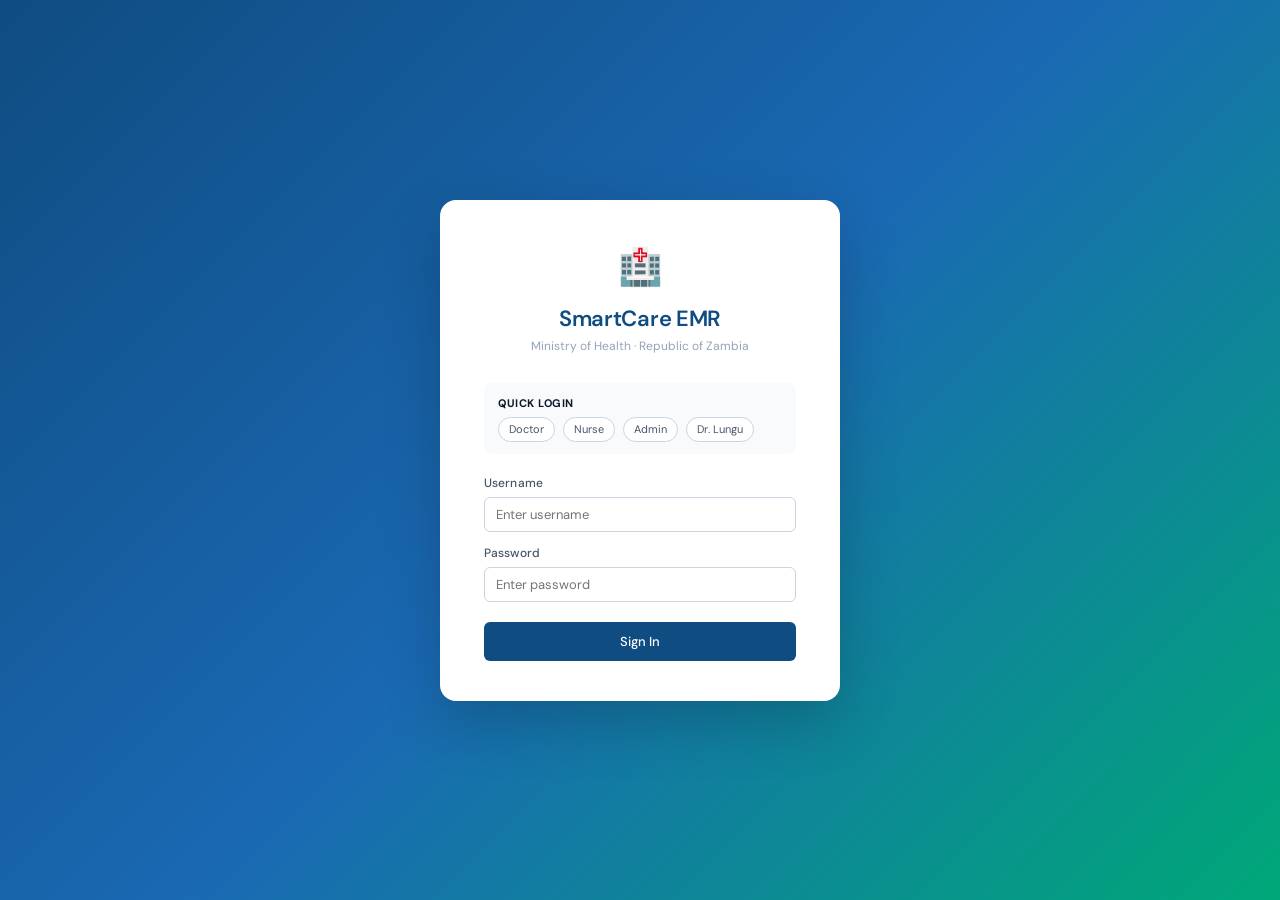
==== static/app.html @ 8b2d3578 "login fixed again" ====
<!DOCTYPE html>
<html lang="en">
<head>
  <meta charset="UTF-8">
  <meta name="viewport" content="width=device-width, initial-scale=1.0">
  <title>SmartCare EMR</title>
  <link href="https://fonts.googleapis.com/css2?family=DM+Sans:opsz,wght@9..40,300;9..40,400;9..40,500;9..40,600&family=DM+Mono:wght@400;500&display=swap" rel="stylesheet">
  <link rel="stylesheet" href="https://cdnjs.cloudflare.com/ajax/libs/font-awesome/6.5.2/css/all.min.css" crossorigin="anonymous" referrerpolicy="no-referrer">
  <link rel="stylesheet" href="/static/css/app.css">
</head>
<body>

  <!-- Sidebar overlay (mobile) -->
  <div class="sidebar-overlay" id="sidebar-overlay" onclick="closeSidebar()"></div>

  <!-- Sidebar -->
  <aside class="sidebar" id="sidebar">
    <div class="sidebar-logo">
      <h1><i class="fa-solid fa-hospital-user"></i> SmartCare</h1>
          <p>EMR System &middot; Zambia</p>
    </div>
    <div class="sidebar-user">
      <div class="user-avatar" id="sidebar-avatar">U</div>
      <div class="user-info">
        <p id="sidebar-name">User</p>
        <span id="sidebar-role">Role</span>
      </div>
    </div>
    <nav id="sidebar-nav" aria-label="Main navigation"></nav>
    <div class="sidebar-footer">
      <button class="logout-btn" onclick="logout()">
        <i class="fa-solid fa-right-from-bracket"></i> Sign Out
      </button>
    </div>
  </aside>

  <!-- Main area -->
  <div class="main">
    <header class="topbar">
      <div class="topbar-left">
        <button class="hamburger" onclick="toggleSidebar()" aria-label="Toggle navigation">
          <i class="fa-solid fa-bars"></i>
        </button>
        <h2 id="page-title">Dashboard</h2>
      </div>

      <!-- Doctor: quick patient search -->
      <div id="qs-wrap" class="qs-wrap" style="display:none">
        <i class="fa-solid fa-magnifying-glass qs-icon"></i>
        <input id="qs-input" type="text" class="qs-input"
               placeholder="Quick patient search…" autocomplete="off"
               oninput="handleQuickSearch(this.value)" onfocus="openQS()">
        <div id="qs-results" class="qs-results"></div>
      </div>

      <!-- Nurse: batch triage button -->
      <div id="triage-btn-wrap" style="display:none">
        <button class="btn btn-accent btn-sm" onclick="startBatchTriage()">
          <i class="fa-solid fa-bolt"></i> Batch Triage
        </button>
      </div>

      <div class="topbar-right">
        <span class="text-sm" id="topbar-facility"></span>
        <span class="text-sm" id="topbar-date"></span>
      </div>
    </header>

    <main class="page" id="page-content" aria-live="polite">
      <div class="loading">
        <i class="fa-solid fa-spinner fa-spin"></i> Loading…
      </div>
    </main>
  </div>

  <!-- Modal -->
  <div class="modal-overlay" id="modal-overlay" role="dialog" aria-modal="true" aria-labelledby="modal-title">
    <div class="modal">
      <div class="modal-header">
        <h3 id="modal-title">Modal</h3>
        <button class="btn btn-ghost btn-sm" onclick="closeModal()" aria-label="Close modal">
          <i class="fa-solid fa-xmark"></i>
        </button>
      </div>
      <div class="modal-body" id="modal-body"></div>
      <div class="modal-footer" id="modal-footer"></div>
    </div>
  </div>

  <!-- Toast -->
  <div class="toast" id="toast" role="status" aria-live="polite"></div>

  <!-- Scripts: auth first (shared state), then role dashboards, then pages -->
  <script src="/static/js/auth.js"></script>
  <script src="/static/js/dashboard.doctor.js"></script>
  <script src="/static/js/dashboard.nurse.js"></script>
  <script src="/static/js/dashboard.admin.js"></script>
  <script src="/static/js/pages.js"></script>
  <script src="/static/js/app.js"></script>

</body>
</html>
---- static/css/app.css ----
/* ── Reset & tokens ── */
*, *::before, *::after { box-sizing: border-box; margin: 0; padding: 0; }

:root {
  --bg:            #f0f4f8;
  --surface:       #fff;
  --surface2:      #f7f9fc;
  --border:        #e2e8f0;
  --border2:       #cbd5e1;
  --primary:       #0f4c81;
  --primary-light: #1a69b3;
  --primary-ghost: #e8f0fb;
  --accent:        #00a878;
  --accent-light:  #e6f7f3;
  --danger:        #dc2626;
  --danger-light:  #fef2f2;
  --warn:          #d97706;
  --warn-light:    #fffbeb;
  --text:          #0f172a;
  --text2:         #475569;
  --text3:         #94a3b8;
  --radius:        10px;
  --radius-sm:     6px;
  --shadow:        0 1px 3px rgba(0,0,0,.08), 0 1px 2px rgba(0,0,0,.05);
  --shadow-md:     0 4px 12px rgba(0,0,0,.1);
  --sidebar-w:     224px;
}

html, body { height: 100%; }
body {
  font-family: 'DM Sans', sans-serif;
  background: var(--bg);
  color: var(--text);
  font-size: 14px;
  line-height: 1.5;
  display: flex;
  flex-direction: row;
  overflow: hidden;
  height: 100vh;
}

/* ── Sidebar overlay (mobile) ── */
.sidebar-overlay { display: none; position: fixed; inset: 0; background: rgba(0,0,0,.45); z-index: 99; }
.sidebar-overlay.open { display: block; }

/* ── Sidebar ── */
.sidebar {
  width: var(--sidebar-w);
  background: var(--primary);
  display: flex;
  flex-direction: column;
  flex-shrink: 0;
  overflow: hidden;
  z-index: 100;
  transition: transform .25s ease;
}
.sidebar-logo { padding: 20px 18px 16px; border-bottom: 1px solid rgba(255,255,255,.1); }
.sidebar-logo h1 { font-size: 16px; font-weight: 600; color: white; letter-spacing: -.2px; }
.sidebar-logo h1 i { margin-right: 6px; }
.sidebar-logo p  { font-size: 11px; color: rgba(255,255,255,.5); margin-top: 2px; }

.sidebar-user { padding: 12px 16px; border-bottom: 1px solid rgba(255,255,255,.1); display: flex; align-items: center; gap: 10px; }
.user-avatar  { width: 34px; height: 34px; border-radius: 50%; background: rgba(255,255,255,.2); display: flex; align-items: center; justify-content: center; font-size: 13px; font-weight: 600; color: white; flex-shrink: 0; }
.user-info p    { font-size: 12px; font-weight: 500; color: white; line-height: 1.3; }
.user-info span { font-size: 10px; color: rgba(255,255,255,.5); text-transform: uppercase; letter-spacing: .4px; }

nav { flex: 1; padding: 8px 0; overflow-y: auto; }
.nav-section { padding: 14px 18px 4px; font-size: 10px; font-weight: 600; text-transform: uppercase; letter-spacing: .6px; color: rgba(255,255,255,.3); }
.nav-item { display: flex; align-items: center; gap: 10px; padding: 11px 18px; cursor: pointer; color: rgba(255,255,255,.65); font-size: 13px; transition: all .15s; border-left: 3px solid transparent; touch-action: manipulation; }
.nav-item:hover  { color: white; background: rgba(255,255,255,.07); }
.nav-item.active { color: white; background: rgba(255,255,255,.13); border-left-color: var(--accent); font-weight: 500; }
.nav-item i { width: 16px; font-size: 14px; text-align: center; flex-shrink: 0; opacity: .8; }
.nav-item.active i { opacity: 1; }

.sidebar-footer { padding: 12px 16px; border-top: 1px solid rgba(255,255,255,.1); }
.logout-btn { width: 100%; padding: 9px; background: rgba(255,255,255,.08); border: 1px solid rgba(255,255,255,.15); border-radius: var(--radius-sm); color: rgba(255,255,255,.7); font-size: 12px; cursor: pointer; font-family: inherit; transition: all .15s; }
.logout-btn:hover { background: rgba(255,255,255,.15); color: white; }

/* ── Main area ── */
.main   { flex: 1; display: flex; flex-direction: column; overflow: hidden; min-width: 0; }
.topbar { background: white; border-bottom: 1px solid var(--border); padding: 0 20px; height: 56px; display: flex; align-items: center; justify-content: space-between; flex-shrink: 0; gap: 12px; }
.topbar-left  { display: flex; align-items: center; gap: 12px; min-width: 0; }
.topbar h2    { font-size: 16px; font-weight: 600; color: var(--text); white-space: nowrap; overflow: hidden; text-overflow: ellipsis; }
.topbar-right { display: flex; align-items: center; gap: 10px; flex-shrink: 0; }
.hamburger    { display: none; background: none; border: none; cursor: pointer; padding: 6px; border-radius: 6px; color: var(--text); flex-shrink: 0; }
.hamburger i  { font-size: 18px; }
.page { flex: 1; overflow-y: auto; padding: 20px; }

/* ── Quick search (doctor topbar) ── */
.qs-wrap   { display: flex; position: relative; flex: 1; max-width: 340px; margin: 0 12px; align-items: center; }
.qs-icon   { position: absolute; left: 11px; color: var(--text3); font-size: 13px; pointer-events: none; }
.qs-input  { width: 100%; padding: 9px 12px 9px 34px; border: 1px solid var(--border2); border-radius: var(--radius-sm); font-size: 13px; font-family: inherit; outline: none; }
.qs-input:focus { border-color: var(--primary-light); box-shadow: 0 0 0 3px rgba(26,105,179,.1); }
.qs-results { display: none; position: absolute; top: calc(100% + 6px); left: 0; right: 0; background: white; border: 1px solid var(--border); border-radius: var(--radius-sm); box-shadow: var(--shadow-md); z-index: 100; max-height: 320px; overflow-y: auto; }
.qsr-item  { display: flex; align-items: center; gap: 10px; padding: 10px 14px; cursor: pointer; border-bottom: 1px solid var(--border); transition: background .1s; }
.qsr-item:last-child { border-bottom: none; }
.qsr-item:hover { background: var(--bg); }
.qsr-avatar { width: 30px; height: 30px; border-radius: 50%; background: var(--primary-ghost); color: var(--primary); display: flex; align-items: center; justify-content: center; font-size: 11px; font-weight: 600; flex-shrink: 0; }
.qsr-body  { flex: 1; min-width: 0; }
.qsr-name  { font-size: 13px; font-weight: 500; color: var(--text); }
.qsr-meta  { font-size: 11px; color: var(--text3); margin-top: 2px; }

/* ── Cards ── */
.card { background: white; border-radius: var(--radius); border: 1px solid var(--border); box-shadow: var(--shadow); }
.card--danger-border { border-left: 3px solid var(--danger); }
.card--warn-border   { border-left: 3px solid var(--warn); }
.card-header { padding: 14px 18px; border-bottom: 1px solid var(--border); display: flex; align-items: center; justify-content: space-between; flex-wrap: wrap; gap: 8px; }
.card-header h3 { font-size: 14px; font-weight: 600; color: var(--text); }
.card-body { padding: 16px 18px; }
.mb-4 { margin-bottom: 16px; }

/* ── Stat cards ── */
.stats-grid { display: grid; grid-template-columns: repeat(4,1fr); gap: 14px; margin-bottom: 20px; }
.stat-card  { background: white; border-radius: var(--radius); padding: 16px 18px; border: 1px solid var(--border); box-shadow: var(--shadow); }
.stat-card .label { font-size: 11px; color: var(--text3); text-transform: uppercase; letter-spacing: .5px; margin-bottom: 6px; }
.stat-card .value { font-size: 26px; font-weight: 600; color: var(--text); line-height: 1; letter-spacing: -.5px; }
.stat-card .sub   { font-size: 11px; color: var(--text3); margin-top: 4px; }
.stat-card.accent  { border-left: 3px solid var(--accent); }
.stat-card.primary { border-left: 3px solid var(--primary); }
.stat-card.warn    { border-left: 3px solid var(--warn); }
.stat-card.danger  { border-left: 3px solid var(--danger); }

/* ── Dashboard banners ── */
.dash-banner { display: flex; align-items: center; gap: 16px; background: white; border-radius: var(--radius); padding: 16px 20px; margin-bottom: 20px; border: 1px solid var(--border); box-shadow: var(--shadow); flex-wrap: wrap; }
.dash-banner__icon { width: 44px; height: 44px; border-radius: 10px; display: flex; align-items: center; justify-content: center; font-size: 20px; flex-shrink: 0; }
.dash-banner--doctor .dash-banner__icon { background: var(--primary-ghost); color: var(--primary); }
.dash-banner--nurse  .dash-banner__icon { background: var(--accent-light);  color: var(--accent);  }
.dash-banner--admin  .dash-banner__icon { background: var(--warn-light);    color: var(--warn);    }
.dash-banner__body  { flex: 1; min-width: 0; }
.dash-banner__name  { font-size: 15px; font-weight: 600; color: var(--text); letter-spacing: -.2px; }
.dash-banner__meta  { font-size: 12px; color: var(--text3); margin-top: 2px; }
.dash-banner__actions { display: flex; gap: 8px; flex-wrap: wrap; }

/* ── Grids ── */
.grid-2 { display: grid; grid-template-columns: 1fr 1fr;     gap: 16px; }
.grid-3 { display: grid; grid-template-columns: 1fr 1fr 1fr; gap: 16px; }

/* ── Tables ── */
.table-wrap { overflow-x: auto; -webkit-overflow-scrolling: touch; }
table { width: 100%; border-collapse: collapse; }
th { text-align: left; font-size: 11px; font-weight: 600; text-transform: uppercase; letter-spacing: .5px; color: var(--text3); padding: 10px 14px; border-bottom: 1px solid var(--border); white-space: nowrap; }
td { padding: 11px 14px; border-bottom: 1px solid var(--border); font-size: 13px; color: var(--text2); vertical-align: middle; }
tr:last-child td { border-bottom: none; }
tr:hover td { background: #fafbfc; }
.patient-name { font-weight: 500; color: var(--text); }

/* ── Badges ── */
.badge { display: inline-flex; align-items: center; gap: 4px; padding: 2px 9px; border-radius: 20px; font-size: 11px; font-weight: 500; white-space: nowrap; }
.badge-green { background: var(--accent-light);  color: #065f46; }
.badge-blue  { background: var(--primary-ghost); color: var(--primary); }
.badge-warn  { background: var(--warn-light);    color: #92400e; }
.badge-red   { background: var(--danger-light);  color: var(--danger); }
.badge-gray  { background: #f1f5f9;              color: var(--text3); }

/* ── Buttons ── */
.btn { padding: 9px 16px; border-radius: var(--radius-sm); font-size: 13px; font-weight: 500; cursor: pointer; font-family: inherit; transition: all .15s; border: none; display: inline-flex; align-items: center; gap: 6px; touch-action: manipulation; white-space: nowrap; }
.btn-primary { background: var(--primary); color: white; }
.btn-primary:hover { background: var(--primary-light); }
.btn-accent  { background: var(--accent);  color: white; }
.btn-accent:hover  { background: #00956a; }
.btn-outline { background: transparent; border: 1px solid var(--border2); color: var(--text2); }
.btn-outline:hover { background: var(--surface2); }
.btn-ghost   { background: transparent; color: var(--primary); border: none; padding: 6px 10px; font-size: 12px; }
.btn-ghost:hover   { background: var(--primary-ghost); }
.btn-danger  { background: var(--danger);  color: white; }
.btn-sm { padding: 5px 11px; font-size: 12px; }

/* ── Forms ── */
.form-grid { display: grid; grid-template-columns: 1fr 1fr; gap: 14px; }
.form-grid.cols-3 { grid-template-columns: 1fr 1fr 1fr; }
.form-grid.cols-1 { grid-template-columns: 1fr; }
.field { display: flex; flex-direction: column; gap: 5px; }
.field.span-2 { grid-column: span 2; }
label { font-size: 12px; font-weight: 500; color: var(--text2); }
input, select, textarea { padding: 9px 11px; border: 1px solid var(--border2); border-radius: var(--radius-sm); font-size: 14px; font-family: inherit; color: var(--text); background: white; transition: border-color .15s; outline: none; width: 100%; }
input:focus, select:focus, textarea:focus { border-color: var(--primary-light); box-shadow: 0 0 0 3px rgba(26,105,179,.1); }
textarea { resize: vertical; min-height: 70px; }
.section-divider { grid-column: 1/-1; padding: 8px 0 4px; border-bottom: 1px solid var(--border); margin-bottom: 4px; }
.section-divider h4 { font-size: 11px; font-weight: 600; text-transform: uppercase; letter-spacing: .5px; color: var(--text3); }

/* ── Search bar ── */
.search-bar { display: flex; align-items: center; gap: 10px; background: white; border: 1px solid var(--border2); border-radius: var(--radius-sm); padding: 8px 12px; flex: 1; max-width: 380px; }
.search-bar input { border: none; outline: none; font-size: 13px; flex: 1; background: transparent; color: var(--text); padding: 0; box-shadow: none; }
.search-bar i { color: var(--text3); flex-shrink: 0; font-size: 13px; }

/* ── Charts ── */
.bar-chart { display: flex; flex-direction: column; gap: 8px; }
.bar-row   { display: flex; align-items: center; gap: 10px; }
.bar-label { font-size: 12px; color: var(--text2); width: 110px; flex-shrink: 0; white-space: nowrap; overflow: hidden; text-overflow: ellipsis; }
.bar-track { flex: 1; background: var(--bg); border-radius: 4px; height: 8px; overflow: hidden; }
.bar-fill  { height: 100%; border-radius: 4px; background: var(--primary); transition: width .5s ease; }
.bar-fill.accent { background: var(--accent); }
.bar-val   { font-size: 11px; color: var(--text3); width: 28px; text-align: right; flex-shrink: 0; }
.trend-chart { display: flex; align-items: flex-end; gap: 6px; height: 60px; padding: 0 4px; }
.trend-bar   { flex: 1; background: var(--primary); border-radius: 3px 3px 0 0; opacity: .7; transition: opacity .15s; min-width: 0; position: relative; }
.trend-bar:hover { opacity: 1; }
.trend-bar .tip { position: absolute; top: -22px; left: 50%; transform: translateX(-50%); background: var(--text); color: white; font-size: 10px; padding: 2px 6px; border-radius: 4px; white-space: nowrap; opacity: 0; pointer-events: none; transition: opacity .15s; }
.trend-bar:hover .tip { opacity: 1; }

/* ── Patient detail ── */
.patient-header  { display: flex; align-items: flex-start; gap: 16px; padding: 18px; border-bottom: 1px solid var(--border); flex-wrap: wrap; }
.patient-avatar  { width: 52px; height: 52px; border-radius: 50%; background: var(--primary-ghost); display: flex; align-items: center; justify-content: center; font-size: 18px; font-weight: 600; color: var(--primary); flex-shrink: 0; }
.patient-meta    { flex: 1; min-width: 0; }
.patient-meta h2 { font-size: 18px; font-weight: 600; letter-spacing: -.3px; }
.patient-meta .smart-id { font-family: 'DM Mono', monospace; font-size: 12px; color: var(--primary); background: var(--primary-ghost); padding: 2px 8px; border-radius: 4px; display: inline-block; margin: 3px 0; }
.patient-actions { display: flex; gap: 8px; flex-wrap: wrap; }
.info-grid  { display: grid; grid-template-columns: repeat(3,1fr); gap: 12px; padding: 16px 18px; }
.info-item .key { font-size: 10px; color: var(--text3); text-transform: uppercase; letter-spacing: .4px; margin-bottom: 2px; }
.info-item .val { font-size: 13px; font-weight: 500; color: var(--text); }

/* ── Vitals ── */
.vitals-row { display: flex; gap: 10px; flex-wrap: wrap; padding: 14px 18px; background: var(--surface2); border-bottom: 1px solid var(--border); }
.vital { background: white; border-radius: 8px; padding: 10px 14px; border: 1px solid var(--border); text-align: center; min-width: 76px; }
.vital .v-label { font-size: 10px; color: var(--text3); text-transform: uppercase; letter-spacing: .4px; }
.vital .v-val   { font-size: 16px; font-weight: 600; color: var(--primary); margin-top: 2px; }
.vital .v-unit  { font-size: 10px; color: var(--text3); }

/* ── Encounter cards ── */
.enc-card { border: 1px solid var(--border); border-radius: var(--radius-sm); margin-bottom: 10px; overflow: hidden; }
.enc-header { padding: 12px 14px; background: var(--surface2); display: flex; align-items: center; justify-content: space-between; cursor: pointer; user-select: none; gap: 8px; }
.enc-header-left  { display: flex; align-items: center; gap: 8px; flex: 1; min-width: 0; flex-wrap: wrap; }
.enc-header-right { display: flex; align-items: center; gap: 10px; flex-shrink: 0; }
.enc-body { padding: 14px 16px; display: none; }
.enc-body.open { display: block; }
.enc-detail-grid { display: grid; grid-template-columns: 1fr 1fr; gap: 10px; }
.enc-detail .key { font-size: 10px; color: var(--text3); text-transform: uppercase; letter-spacing: .3px; margin-bottom: 2px; }
.enc-detail .val { font-size: 13px; color: var(--text2); }

/* ── Data quality (admin) ── */
.dq-issue { display: flex; align-items: flex-start; gap: 12px; padding: 12px 0; border-bottom: 1px solid var(--border); }
.dq-issue:last-child { border-bottom: none; }
.dq-icon  { width: 32px; height: 32px; border-radius: 8px; display: flex; align-items: center; justify-content: center; font-size: 14px; flex-shrink: 0; margin-top: 2px; }
.dq-icon.high { background: var(--danger-light); color: var(--danger); }
.dq-icon.med  { background: var(--warn-light);   color: var(--warn);   }
.dq-icon.low  { background: var(--primary-ghost); color: var(--primary); }
.dq-body  { flex: 1; }
.dq-title { font-size: 13px; font-weight: 500; color: var(--text); }
.dq-desc  { font-size: 12px; color: var(--text3); margin-top: 2px; }
.dq-count { font-size: 22px; font-weight: 700; flex-shrink: 0; text-align: right; min-width: 40px; }

/* ── Misc ── */
.empty-state { text-align: center; padding: 36px; color: var(--text3); }
.empty-state p { font-size: 13px; }
.tag   { display: inline-block; background: var(--primary-ghost); color: var(--primary); font-size: 11px; padding: 2px 8px; border-radius: 4px; font-family: 'DM Mono', monospace; }
.loading { text-align: center; padding: 40px; color: var(--text3); font-size: 13px; }
.section-title { font-size: 13px; font-weight: 600; color: var(--text); margin-bottom: 12px; }
.page-toolbar  { display: flex; align-items: center; justify-content: space-between; flex-wrap: wrap; gap: 10px; margin-bottom: 16px; }
.text-sm { font-size: 12px; color: var(--text3); }
@keyframes pulse-anim { 0%,100%{opacity:1} 50%{opacity:.7} }
.critical-label { display: inline-flex; align-items: center; gap: 4px; background: var(--danger); color: #fff; padding: 2px 7px; border-radius: 4px; font-size: 10px; font-weight: 700; text-transform: uppercase; letter-spacing: .4px; animation: pulse-anim 2s infinite; }

/* ── Toast ── */
.toast { position: fixed; bottom: 24px; right: 16px; left: 16px; max-width: 360px; margin: 0 auto; background: var(--text); color: white; padding: 11px 18px; border-radius: var(--radius-sm); font-size: 13px; z-index: 1000; transform: translateY(80px); opacity: 0; transition: all .3s; box-shadow: var(--shadow-md); }
.toast.show    { transform: translateY(0); opacity: 1; }
.toast.success { background: var(--accent); }
.toast.error   { background: var(--danger); }

/* ── Modal ── */
.modal-overlay { position: fixed; inset: 0; background: rgba(0,0,0,.45); z-index: 200; display: none; align-items: flex-end; justify-content: center; }
.modal-overlay.open { display: flex; }
.modal { background: white; border-radius: 16px 16px 0 0; width: 100%; max-width: 700px; max-height: 92vh; overflow: hidden; display: flex; flex-direction: column; box-shadow: 0 -8px 40px rgba(0,0,0,.2); }
.modal-header { padding: 16px 20px; border-bottom: 1px solid var(--border); display: flex; align-items: center; justify-content: space-between; flex-shrink: 0; }
.modal-header h3 { font-size: 16px; font-weight: 600; }
.modal-body   { padding: 20px; overflow-y: auto; flex: 1; -webkit-overflow-scrolling: touch; }
.modal-footer { padding: 14px 20px; border-top: 1px solid var(--border); display: flex; justify-content: flex-end; gap: 10px; flex-shrink: 0; flex-wrap: wrap; }

/* ── Responsive ── */
@media (max-width: 900px) {
  .stats-grid { grid-template-columns: repeat(2,1fr); }
  .grid-3     { grid-template-columns: 1fr 1fr; }
  .info-grid  { grid-template-columns: repeat(2,1fr); }
}
@media (max-width: 640px) {
  body { overflow: auto; }
  .sidebar { position: fixed; top: 0; left: 0; bottom: 0; transform: translateX(-100%); box-shadow: 4px 0 24px rgba(0,0,0,.2); }
  .sidebar.open { transform: translateX(0); }
  .hamburger { display: flex; }
  #topbar-facility, #topbar-date { display: none; }
  .page { padding: 14px; }
  .stats-grid { grid-template-columns: 1fr 1fr; }
  .grid-2, .grid-3 { grid-template-columns: 1fr; }
  .info-grid       { grid-template-columns: 1fr 1fr; }
  .enc-detail-grid { grid-template-columns: 1fr; }
  .form-grid, .form-grid.cols-3 { grid-template-columns: 1fr; }
  .field.span-2 { grid-column: span 1; }
  .search-bar   { max-width: 100%; }
  .patient-header { flex-direction: column; }
  .patient-actions { width: 100%; }
  .patient-actions .btn { flex: 1; justify-content: center; }
  .topbar { padding: 0 14px; }
  .toast  { bottom: 16px; right: 12px; left: 12px; }
  .dash-banner { flex-direction: column; align-items: flex-start; }
  .dash-banner__actions { width: 100%; }
  .dash-banner__actions .btn { flex: 1; justify-content: center; }
  .modal { max-height: 95vh; }
  .modal-footer { flex-direction: column; }
  .modal-footer .btn { width: 100%; justify-content: center; }
}
@media (max-width: 380px) { .stats-grid { grid-template-columns: 1fr; } }
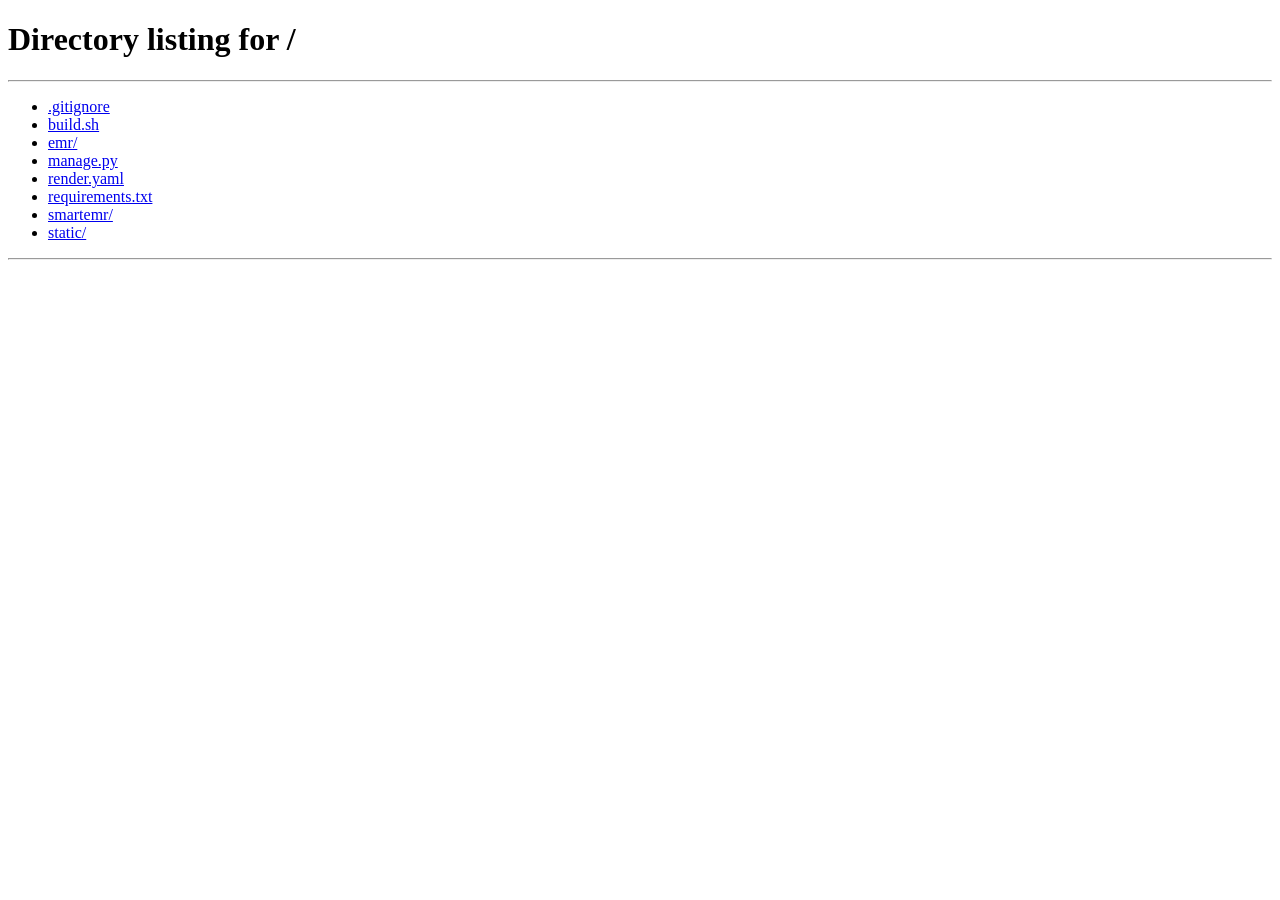
==== commit 30fff021: "dashboards fixed" ====
--- a/static/app.html
+++ b/static/app.html
@@ -96,6 +96,7 @@
   <script src="/static/js/dashboard.nurse.js"></script>
   <script src="/static/js/dashboard.admin.js"></script>
   <script src="/static/js/pages.js"></script>
+  <script src="/static/js/reports.js"></script>
   <script src="/static/js/app.js"></script>
 
 </body>
--- a/static/css/app.css
+++ b/static/css/app.css
@@ -297,3 +297,901 @@
   .modal-footer .btn { width: 100%; justify-content: center; }
 }
 @media (max-width: 380px) { .stats-grid { grid-template-columns: 1fr; } }
+
+
+/* ════════════════════════════════════════════════════════════
+   AI ASSISTANT — Professional UI v2
+   ════════════════════════════════════════════════════════════ */
+
+/* ── Shell ── */
+#ai-shell {
+  display: flex;
+  flex-direction: column;
+  height: calc(100vh - 56px - 40px);
+  max-width: 900px;
+  margin: 0 auto;
+  gap: 12px;
+}
+
+/* ── Hero header ── */
+.ai-hero {
+  position: relative;
+  background: #fff;
+  border: 1px solid var(--border);
+  border-radius: 16px;
+  padding: 18px 22px;
+  overflow: hidden;
+  box-shadow: 0 2px 16px rgba(15,76,129,.08), 0 1px 3px rgba(0,0,0,.06);
+  flex-shrink: 0;
+}
+/* animated gradient shimmer behind the hero */
+.ai-hero__glow {
+  position: absolute;
+  inset: 0;
+  pointer-events: none;
+  opacity: .9;
+}
+@keyframes ai-shimmer {
+  0%   { background-position: 0% 50%; }
+  50%  { background-position: 100% 50%; }
+  100% { background-position: 0% 50%; }
+}
+.ai-hero::before {
+  content: '';
+  position: absolute;
+  inset: 0;
+  background: linear-gradient(
+    120deg,
+    rgba(15,76,129,.04) 0%,
+    rgba(26,105,179,.07) 40%,
+    rgba(0,168,120,.04) 70%,
+    rgba(15,76,129,.04) 100%
+  );
+  background-size: 300% 300%;
+  animation: ai-shimmer 8s ease infinite;
+  pointer-events: none;
+  border-radius: inherit;
+}
+.ai-hero__inner {
+  position: relative;
+  display: flex;
+  align-items: center;
+  gap: 16px;
+}
+.ai-hero__icon {
+  width: 54px;
+  height: 54px;
+  border-radius: 15px;
+  display: flex;
+  align-items: center;
+  justify-content: center;
+  font-size: 22px;
+  color: white;
+  flex-shrink: 0;
+  box-shadow: 0 6px 20px rgba(0,0,0,.22), inset 0 1px 0 rgba(255,255,255,.2);
+}
+.ai-hero__text { flex: 1; min-width: 0; }
+.ai-hero__title {
+  font-size: 17px;
+  font-weight: 700;
+  color: var(--text);
+  letter-spacing: -.35px;
+  line-height: 1.25;
+}
+.ai-hero__sub {
+  font-size: 12px;
+  color: var(--text3);
+  margin-top: 5px;
+  display: flex;
+  align-items: center;
+  gap: 7px;
+  flex-wrap: wrap;
+}
+.ai-hero__divider { opacity: .4; }
+/* live status dot with pulse ring */
+@keyframes ai-status-pulse {
+  0%   { box-shadow: 0 0 0 0 rgba(34,197,94,.5); }
+  70%  { box-shadow: 0 0 0 5px rgba(34,197,94,0); }
+  100% { box-shadow: 0 0 0 0 rgba(34,197,94,0); }
+}
+.ai-status-dot {
+  display: inline-block;
+  width: 8px;
+  height: 8px;
+  border-radius: 50%;
+  background: #22c55e;
+  flex-shrink: 0;
+  animation: ai-status-pulse 2.4s infinite;
+}
+.ai-hero__meta-badge {
+  display: inline-flex;
+  align-items: center;
+  gap: 5px;
+  background: rgba(15,76,129,.07);
+  border: 1px solid rgba(15,76,129,.12);
+  border-radius: 20px;
+  padding: 2px 9px;
+  font-size: 11px;
+  font-weight: 500;
+  color: var(--primary);
+  letter-spacing: .1px;
+}
+.ai-hero__actions { flex-shrink: 0; }
+.ai-icon-btn {
+  display: inline-flex;
+  align-items: center;
+  gap: 7px;
+  padding: 8px 15px;
+  border: 1.5px solid var(--border2);
+  border-radius: 9px;
+  background: white;
+  color: var(--text2);
+  font-size: 12px;
+  font-weight: 500;
+  font-family: inherit;
+  cursor: pointer;
+  transition: all .18s;
+  box-shadow: 0 1px 4px rgba(0,0,0,.06);
+}
+.ai-icon-btn i { font-size: 12px; }
+.ai-icon-btn:hover {
+  background: var(--bg);
+  border-color: var(--primary);
+  color: var(--primary);
+  box-shadow: 0 2px 8px rgba(15,76,129,.12);
+}
+
+/* ── Tabs ── */
+.ai-tabs {
+  display: flex;
+  background: white;
+  border: 1px solid var(--border);
+  border-radius: 12px;
+  overflow: hidden;
+  box-shadow: 0 1px 4px rgba(0,0,0,.06);
+  flex-shrink: 0;
+  padding: 4px;
+  gap: 2px;
+}
+.ai-tab {
+  flex: 1;
+  padding: 9px 16px;
+  border: none;
+  background: transparent;
+  cursor: pointer;
+  font-family: inherit;
+  font-size: 13px;
+  font-weight: 500;
+  color: var(--text3);
+  display: flex;
+  align-items: center;
+  justify-content: center;
+  gap: 7px;
+  transition: all .2s;
+  border-radius: 9px;
+  position: relative;
+}
+.ai-tab i { font-size: 13px; }
+.ai-tab:hover:not(.ai-tab--active) {
+  background: var(--bg);
+  color: var(--text2);
+}
+.ai-tab--active {
+  color: var(--tab-color, var(--primary));
+  background: color-mix(in srgb, var(--tab-color, var(--primary)) 10%, white);
+  font-weight: 600;
+  box-shadow: 0 1px 6px rgba(0,0,0,.1);
+}
+
+/* ── Chat panel ── */
+.ai-chat-panel {
+  flex: 1;
+  display: flex;
+  flex-direction: column;
+  min-height: 0;
+  background: white;
+  border: 1px solid var(--border);
+  border-radius: 16px;
+  overflow: hidden;
+  box-shadow: 0 2px 16px rgba(15,76,129,.07), 0 1px 3px rgba(0,0,0,.05);
+}
+
+/* ── Messages ── */
+.ai-messages {
+  flex: 1;
+  overflow-y: auto;
+  padding: 24px 20px 16px;
+  display: flex;
+  flex-direction: column;
+  gap: 18px;
+  scroll-behavior: smooth;
+  background:
+    radial-gradient(ellipse at top left, rgba(15,76,129,.025) 0%, transparent 60%),
+    radial-gradient(ellipse at bottom right, rgba(0,168,120,.02) 0%, transparent 60%),
+    #fff;
+}
+.ai-messages::-webkit-scrollbar { width: 4px; }
+.ai-messages::-webkit-scrollbar-track { background: transparent; }
+.ai-messages::-webkit-scrollbar-thumb { background: var(--border2); border-radius: 4px; }
+
+/* ── Bubble rows ── */
+@keyframes bubble-in {
+  from { opacity: 0; transform: translateY(12px) scale(.98); }
+  to   { opacity: 1; transform: translateY(0) scale(1); }
+}
+.ai-bubble-row {
+  display: flex;
+  align-items: flex-end;
+  gap: 10px;
+  animation: bubble-in .24s cubic-bezier(.22,.68,0,1.2);
+}
+.ai-bubble-row--user { justify-content: flex-end; }
+.ai-bubble-row--ai   { justify-content: flex-start; }
+
+/* ── Avatar ── */
+.ai-avatar {
+  width: 34px;
+  height: 34px;
+  border-radius: 50%;
+  display: flex;
+  align-items: center;
+  justify-content: center;
+  font-size: 13px;
+  flex-shrink: 0;
+  margin-bottom: 2px;
+  box-shadow: 0 2px 8px rgba(0,0,0,.12);
+}
+.ai-avatar--user { color: white; }
+.ai-avatar--ai   { border: 1.5px solid var(--border); }
+
+/* ── Bubbles ── */
+.ai-bubble {
+  max-width: 72%;
+  border-radius: 18px;
+  padding: 13px 17px;
+  font-size: 14px;
+  line-height: 1.7;
+  position: relative;
+}
+.ai-bubble--user {
+  color: white;
+  border-bottom-right-radius: 5px;
+  box-shadow: 0 4px 16px rgba(0,0,0,.18);
+}
+.ai-bubble--ai {
+  background: #f8fafc;
+  color: var(--text);
+  border: 1px solid var(--border);
+  border-bottom-left-radius: 5px;
+  box-shadow: 0 1px 4px rgba(0,0,0,.05);
+}
+.ai-bubble__text {
+  white-space: pre-wrap;
+  word-break: break-word;
+}
+.ai-bubble__footer {
+  display: flex;
+  align-items: center;
+  justify-content: flex-end;
+  gap: 8px;
+  margin-top: 7px;
+  padding-top: 6px;
+  border-top: 1px solid rgba(0,0,0,.05);
+}
+.ai-bubble--user .ai-bubble__footer { border-top-color: rgba(255,255,255,.15); }
+.ai-bubble__time {
+  font-size: 10px;
+  opacity: .5;
+  font-variant-numeric: tabular-nums;
+}
+.ai-copy-btn {
+  background: none;
+  border: none;
+  cursor: pointer;
+  color: var(--text3);
+  font-size: 11px;
+  padding: 3px 5px;
+  border-radius: 5px;
+  transition: all .15s;
+  opacity: 0;
+  display: flex;
+  align-items: center;
+  gap: 3px;
+}
+.ai-bubble--ai:hover .ai-copy-btn { opacity: 1; }
+.ai-copy-btn:hover {
+  background: var(--border);
+  color: var(--text2);
+}
+
+/* ── Inline formatting ── */
+.ai-heading {
+  font-size: 14px;
+  font-weight: 700;
+  color: var(--text);
+  margin: 12px 0 5px;
+  padding-left: 10px;
+  border-left: 3px solid var(--primary);
+}
+.ai-bubble--user .ai-heading { border-left-color: rgba(255,255,255,.6); color: white; }
+.ai-para { margin-top: 8px; }
+.ai-list-item {
+  display: flex;
+  gap: 9px;
+  align-items: baseline;
+  margin: 4px 0;
+}
+.ai-list-num {
+  font-weight: 700;
+  color: var(--primary);
+  min-width: 20px;
+  flex-shrink: 0;
+  font-variant-numeric: tabular-nums;
+}
+.ai-bubble--user .ai-list-num { color: rgba(255,255,255,.85); }
+.ai-list-bullet {
+  color: var(--primary);
+  font-size: 15px;
+  line-height: 1;
+  flex-shrink: 0;
+}
+.ai-bubble--user .ai-list-bullet { color: rgba(255,255,255,.75); }
+.ai-inline-code {
+  font-family: 'DM Mono', monospace;
+  font-size: 12px;
+  background: rgba(15,76,129,.08);
+  color: var(--primary);
+  padding: 1px 6px;
+  border-radius: 5px;
+  border: 1px solid rgba(15,76,129,.12);
+}
+.ai-bubble--user .ai-inline-code {
+  background: rgba(255,255,255,.2);
+  color: white;
+  border-color: rgba(255,255,255,.25);
+}
+
+/* ── Typing indicator ── */
+@keyframes ai-dot-bounce {
+  0%,60%,100% { transform: translateY(0); opacity: .35; }
+  30%          { transform: translateY(-5px); opacity: 1; }
+}
+.ai-typing {
+  display: flex;
+  gap: 5px;
+  align-items: center;
+  padding: 5px 2px;
+}
+.ai-dot {
+  width: 7px;
+  height: 7px;
+  border-radius: 50%;
+  background: var(--text3);
+  animation: ai-dot-bounce 1.3s infinite ease-in-out;
+  display: inline-block;
+}
+
+/* ── Welcome / Suggestion chips ── */
+.ai-suggestions {
+  display: flex;
+  flex-direction: column;
+  gap: 12px;
+  margin-top: 6px;
+}
+.ai-suggestions__label {
+  font-size: 11px;
+  font-weight: 600;
+  text-transform: uppercase;
+  letter-spacing: .7px;
+  color: var(--text3);
+  display: flex;
+  align-items: center;
+  gap: 6px;
+}
+.ai-chips-grid {
+  display: grid;
+  grid-template-columns: 1fr 1fr;
+  gap: 9px;
+}
+.ai-chip {
+  display: flex;
+  align-items: center;
+  gap: 11px;
+  padding: 12px 14px;
+  background: white;
+  border: 1.5px solid rgba(0,0,0,.07);
+  border-radius: 12px;
+  cursor: pointer;
+  font-family: inherit;
+  font-size: 13px;
+  color: var(--text2);
+  text-align: left;
+  transition: all .2s;
+  box-shadow: 0 1px 4px rgba(0,0,0,.06);
+}
+.ai-chip:hover {
+  background: color-mix(in srgb, var(--chip-color) 5%, white);
+  border-color: color-mix(in srgb, var(--chip-color) 35%, transparent);
+  color: var(--text);
+  transform: translateY(-2px);
+  box-shadow: 0 6px 18px rgba(0,0,0,.1);
+}
+.ai-chip__icon {
+  width: 32px;
+  height: 32px;
+  border-radius: 9px;
+  background: color-mix(in srgb, var(--chip-color) 12%, white);
+  color: var(--chip-color);
+  display: flex;
+  align-items: center;
+  justify-content: center;
+  font-size: 13px;
+  flex-shrink: 0;
+  transition: all .2s;
+}
+.ai-chip:hover .ai-chip__icon {
+  background: color-mix(in srgb, var(--chip-color) 18%, white);
+  box-shadow: 0 2px 8px color-mix(in srgb, var(--chip-color) 30%, transparent);
+}
+.ai-chip__text { flex: 1; line-height: 1.45; font-size: 12.5px; }
+.ai-chip__arrow {
+  font-size: 10px;
+  color: var(--text3);
+  opacity: 0;
+  transform: translateX(-6px);
+  transition: all .2s;
+}
+.ai-chip:hover .ai-chip__arrow {
+  opacity: 1;
+  transform: translateX(0);
+  color: var(--chip-color);
+}
+
+/* ── Input composer ── */
+.ai-input-area {
+  border-top: 1px solid var(--border);
+  padding: 12px 14px 11px;
+  background: #f8fafc;
+  flex-shrink: 0;
+}
+.ai-input-row {
+  display: flex;
+  gap: 9px;
+  align-items: flex-end;
+}
+.ai-input-wrap {
+  flex: 1;
+  position: relative;
+}
+.ai-textarea {
+  width: 100%;
+  padding: 11px 14px;
+  border: 1.5px solid var(--border2);
+  border-radius: 12px;
+  font-size: 14px;
+  font-family: inherit;
+  color: var(--text);
+  background: white;
+  resize: none;
+  outline: none;
+  line-height: 1.6;
+  max-height: 140px;
+  overflow-y: auto;
+  transition: border-color .18s, box-shadow .18s;
+  display: block;
+  box-shadow: 0 1px 4px rgba(0,0,0,.05);
+}
+.ai-textarea::placeholder { color: var(--text3); }
+.ai-textarea:focus {
+  border-color: var(--focus-color, var(--primary));
+  box-shadow: 0 0 0 3.5px color-mix(in srgb, var(--focus-color, var(--primary)) 13%, transparent),
+              0 1px 4px rgba(0,0,0,.05);
+}
+.ai-input-hint {
+  font-size: 10px;
+  color: var(--text3);
+  margin-top: 6px;
+  display: flex;
+  align-items: center;
+  gap: 4px;
+  opacity: .8;
+}
+/* send button */
+.ai-send-btn {
+  width: 46px;
+  height: 46px;
+  border-radius: 12px;
+  border: none;
+  cursor: pointer;
+  color: white;
+  font-size: 16px;
+  flex-shrink: 0;
+  display: flex;
+  align-items: center;
+  justify-content: center;
+  transition: opacity .15s, transform .18s, box-shadow .18s;
+  box-shadow: 0 4px 14px rgba(0,0,0,.22);
+}
+.ai-send-btn:hover:not(:disabled) {
+  transform: scale(1.07) translateY(-1px);
+  box-shadow: 0 6px 20px rgba(0,0,0,.3);
+}
+.ai-send-btn:active:not(:disabled) { transform: scale(.96); }
+.ai-disclaimer {
+  font-size: 10.5px;
+  color: var(--text3);
+  margin-top: 9px;
+  text-align: center;
+  display: flex;
+  align-items: center;
+  justify-content: center;
+  gap: 5px;
+  line-height: 1.5;
+  opacity: .85;
+}
+
+/* ── Insights panel ── */
+.ai-insights-panel {
+  flex: 1;
+  display: flex;
+  flex-direction: column;
+  gap: 12px;
+  overflow-y: auto;
+  min-height: 0;
+}
+.ai-insights-panel::-webkit-scrollbar { width: 4px; }
+.ai-insights-panel::-webkit-scrollbar-track { background: transparent; }
+.ai-insights-panel::-webkit-scrollbar-thumb { background: var(--border2); border-radius: 4px; }
+
+.ai-insights-hero {
+  position: relative;
+  overflow: hidden;
+  border: 1px solid var(--border);
+  border-radius: 16px;
+  padding: 20px 24px;
+  display: flex;
+  align-items: center;
+  gap: 16px;
+  box-shadow: 0 2px 14px rgba(15,76,129,.07);
+  flex-shrink: 0;
+}
+.ai-insights-hero::before {
+  content: '';
+  position: absolute;
+  inset: 0;
+  background: linear-gradient(
+    120deg,
+    rgba(15,76,129,.05) 0%,
+    rgba(26,105,179,.07) 40%,
+    rgba(0,168,120,.04) 80%,
+    transparent 100%
+  );
+  background-size: 300% 300%;
+  animation: ai-shimmer 8s ease infinite;
+  pointer-events: none;
+}
+.ai-insights-hero__icon {
+  position: relative;
+  width: 56px;
+  height: 56px;
+  border-radius: 15px;
+  display: flex;
+  align-items: center;
+  justify-content: center;
+  font-size: 24px;
+  color: white;
+  flex-shrink: 0;
+  box-shadow: 0 6px 20px rgba(0,0,0,.22), inset 0 1px 0 rgba(255,255,255,.2);
+}
+.ai-insights-hero__title {
+  position: relative;
+  font-size: 18px;
+  font-weight: 700;
+  color: var(--text);
+  letter-spacing: -.35px;
+}
+.ai-insights-hero__sub {
+  position: relative;
+  font-size: 12px;
+  color: var(--text3);
+  margin-top: 3px;
+}
+
+.ai-insights-card {
+  background: white;
+  border: 1px solid var(--border);
+  border-left: 4px solid var(--accent-color, var(--primary));
+  border-radius: 14px;
+  overflow: hidden;
+  box-shadow: 0 2px 12px rgba(0,0,0,.06);
+}
+.ai-insights-card__header {
+  display: flex;
+  align-items: center;
+  justify-content: space-between;
+  padding: 13px 18px;
+  border-bottom: 1px solid var(--border);
+  background: #f8fafc;
+}
+.ai-insights-card__label {
+  display: flex;
+  align-items: center;
+  gap: 10px;
+  font-size: 13px;
+  font-weight: 600;
+  color: var(--text);
+}
+.ai-insights-card__icon {
+  width: 32px;
+  height: 32px;
+  border-radius: 8px;
+  display: flex;
+  align-items: center;
+  justify-content: center;
+  font-size: 13px;
+}
+.ai-refresh-btn {
+  display: inline-flex;
+  align-items: center;
+  gap: 6px;
+  padding: 6px 12px;
+  border: 1.5px solid var(--border2);
+  border-radius: 8px;
+  background: white;
+  color: var(--text2);
+  font-size: 12px;
+  font-weight: 500;
+  font-family: inherit;
+  cursor: pointer;
+  transition: all .18s;
+  box-shadow: 0 1px 4px rgba(0,0,0,.06);
+}
+.ai-refresh-btn:hover {
+  background: var(--primary-ghost);
+  border-color: var(--primary);
+  color: var(--primary);
+}
+.ai-insights-card__body { padding: 22px 20px; }
+
+/* ── Insight states ── */
+.ai-insight-state {
+  display: flex;
+  align-items: center;
+  gap: 14px;
+  padding: 8px 0;
+}
+.ai-insight-state__spinner {
+  width: 44px;
+  height: 44px;
+  border-radius: 12px;
+  background: var(--primary-ghost);
+  color: var(--primary);
+  display: flex;
+  align-items: center;
+  justify-content: center;
+  font-size: 17px;
+  flex-shrink: 0;
+  box-shadow: 0 2px 8px rgba(15,76,129,.1);
+}
+.ai-insight-state__spinner--error {
+  background: var(--danger-light);
+  color: var(--danger);
+  box-shadow: 0 2px 8px rgba(220,38,38,.1);
+}
+.ai-insight-state__spinner--idle {
+  background: var(--warn-light);
+  color: var(--warn);
+  box-shadow: 0 2px 8px rgba(217,119,6,.1);
+}
+.ai-insight-state__title {
+  font-size: 14px;
+  font-weight: 600;
+  color: var(--text);
+}
+.ai-insight-state__sub {
+  font-size: 12px;
+  color: var(--text3);
+  margin-top: 3px;
+  line-height: 1.5;
+}
+.ai-insight-content {
+  font-size: 14px;
+  color: var(--text2);
+  line-height: 1.85;
+  white-space: pre-wrap;
+}
+
+.ai-insights-disclaimer {
+  display: flex;
+  align-items: flex-start;
+  gap: 9px;
+  padding: 12px 16px;
+  background: linear-gradient(135deg, var(--primary-ghost), rgba(230,247,243,.5));
+  border: 1px solid rgba(15,76,129,.1);
+  border-radius: 12px;
+  font-size: 11.5px;
+  color: var(--text3);
+  line-height: 1.6;
+  flex-shrink: 0;
+}
+.ai-insights-disclaimer i {
+  color: var(--primary);
+  flex-shrink: 0;
+  margin-top: 1px;
+  opacity: .8;
+}
+
+/* ── AI CTA button (used on dashboards) ── */
+.ai-cta-btn {
+  display: inline-flex;
+  align-items: center;
+  gap: 8px;
+  padding: 9px 16px;
+  border-radius: var(--radius-sm);
+  border: none;
+  cursor: pointer;
+  font-family: inherit;
+  font-size: 13px;
+  font-weight: 500;
+  transition: all .18s;
+  background: linear-gradient(135deg, var(--primary) 0%, #1a69b3 50%, var(--accent) 100%);
+  color: white;
+  box-shadow: 0 2px 10px rgba(15,76,129,.35);
+}
+.ai-cta-btn:hover {
+  filter: brightness(1.08);
+  box-shadow: 0 5px 18px rgba(15,76,129,.45);
+  transform: translateY(-1px);
+}
+.ai-badge {
+  background: rgba(255,255,255,.22);
+  border-radius: 4px;
+  padding: 1px 6px;
+  font-size: 10px;
+  font-weight: 600;
+  letter-spacing: .3px;
+  text-transform: uppercase;
+}
+
+/* ── KPI delta badges ── */
+.stat-delta {
+  display: inline-flex;
+  align-items: center;
+  gap: 3px;
+  font-size: 11px;
+  font-weight: 600;
+  padding: 1px 6px;
+  border-radius: 10px;
+  margin-top: 4px;
+}
+.stat-delta.up   { background: #dcfce7; color: #166534; }
+.stat-delta.down { background: var(--danger-light); color: var(--danger); }
+.stat-delta.flat { background: #f1f5f9; color: var(--text3); }
+
+/* ── Triage mode bar ── */
+.triage-mode-bar {
+  display: none;
+  align-items: center;
+  justify-content: space-between;
+  gap: 12px;
+  background: var(--primary);
+  border-radius: var(--radius);
+  padding: 14px 18px;
+  margin-bottom: 16px;
+  flex-wrap: wrap;
+}
+.triage-mode-bar.active { display: flex; }
+.tm-info { color: #fff; }
+.tm-info h4 { font-size: 14px; font-weight: 600; }
+.tm-info p  { font-size: 12px; opacity: .75; margin-top: 2px; }
+.tm-actions { display: flex; gap: 8px; flex-wrap: wrap; align-items: center; }
+.progress-bar  { height: 4px; background: rgba(255,255,255,.2); border-radius: 2px; overflow: hidden; margin-top: 6px; min-width: 120px; }
+.progress-fill { height: 100%; background: var(--accent); border-radius: 2px; transition: width .4s ease; }
+
+/* ── Vitals quick-entry strip ── */
+.vitals-strip { display: grid; grid-template-columns: repeat(6,1fr); gap: 10px; padding: 14px 18px; border-top: 1px solid var(--border); }
+.vs-field  { display: flex; flex-direction: column; gap: 4px; }
+.vs-label  { font-size: 10px; font-weight: 600; text-transform: uppercase; letter-spacing: .4px; color: var(--text3); }
+.vs-input  { padding: 7px 10px; border: 1px solid var(--border2); border-radius: var(--radius-sm); font-size: 14px; font-family: inherit; outline: none; width: 100%; transition: border-color .15s, box-shadow .15s; }
+.vs-input:focus { border-color: var(--accent); box-shadow: 0 0 0 3px rgba(0,168,120,.1); }
+
+/* ── Skeleton loading screens ── */
+@keyframes skel-shimmer {
+  0%   { background-position: -600px 0; }
+  100% { background-position:  600px 0; }
+}
+.skel-pulse {
+  display: none; /* pulse used as spacer — shimmer is on container */
+}
+.skel-card,
+.skel-banner,
+.skel-search,
+.skel-btn,
+.skel-row {
+  position: relative;
+  overflow: hidden;
+  background: #e2e8f0;
+  border-radius: var(--radius);
+}
+.skel-card::after,
+.skel-banner::after,
+.skel-search::after,
+.skel-btn::after,
+.skel-row::after {
+  content: '';
+  position: absolute;
+  inset: 0;
+  background: linear-gradient(90deg, transparent 0%, rgba(255,255,255,.55) 50%, transparent 100%);
+  background-size: 600px 100%;
+  animation: skel-shimmer 1.4s infinite linear;
+}
+.skel-banner {
+  height: 72px;
+  margin-bottom: 20px;
+  background: #e2e8f0;
+}
+.skel-card {
+  min-height: 120px;
+  padding: 16px 18px;
+  border: none !important;
+  box-shadow: none !important;
+  display: flex;
+  flex-direction: column;
+  gap: 10px;
+  justify-content: center;
+}
+.skel-line {
+  height: 12px;
+  border-radius: 6px;
+  background: rgba(0,0,0,.08);
+  width: 80%;
+}
+.skel-line--lg  { height: 28px; width: 50%; }
+.skel-line--sm  { height: 10px; width: 60%; }
+.skel-row {
+  height: 42px;
+  margin-bottom: 1px;
+  border-radius: 0;
+  background: #f1f5f9;
+}
+.skel-row:first-child { border-radius: var(--radius) var(--radius) 0 0; }
+.skel-row:last-child  { border-radius: 0 0 var(--radius) var(--radius); margin-bottom: 0; }
+.skel-search {
+  height: 38px;
+  flex: 1;
+  max-width: 380px;
+  background: #e2e8f0;
+}
+.skel-btn {
+  height: 36px;
+  width: 140px;
+  background: #e2e8f0;
+}
+/* stats grid skeletons keep their border-left accent */
+.stats-grid .skel-card { border-left: 3px solid #cbd5e1 !important; }
+
+/* ── Page fade-in ── */
+@keyframes ai-fade-in { from { opacity:0; transform: translateY(8px); } to { opacity:1; transform: none; } }
+.ai-panel-fade { animation: ai-fade-in .28s ease; }
+
+/* ── Responsive ── */
+@media (max-width: 640px) {
+  #ai-shell { height: calc(100dvh - 56px - 28px); }
+  .ai-hero  { padding: 14px 16px; border-radius: 12px; }
+  .ai-hero__icon { width: 44px; height: 44px; font-size: 18px; border-radius: 12px; }
+  .ai-hero__title { font-size: 15px; }
+  .ai-hero__meta-badge { display: none; }
+  .ai-chips-grid { grid-template-columns: 1fr; }
+  .ai-messages { padding: 16px 14px; }
+  .ai-bubble { max-width: 88%; font-size: 13.5px; }
+  .vitals-strip { grid-template-columns: repeat(2,1fr); }
+  .ai-icon-btn span { display: none; }
+  .ai-tabs { padding: 3px; }
+  .ai-chat-panel { border-radius: 12px; }
+  .ai-insights-card { border-radius: 12px; }
+}
+@media (max-width: 480px) {
+  .ai-hero__sub .ai-hero__divider,
+  .ai-hero__sub span:last-child { display: none; }
+  .ai-send-btn { width: 42px; height: 42px; border-radius: 10px; font-size: 15px; }
+}
